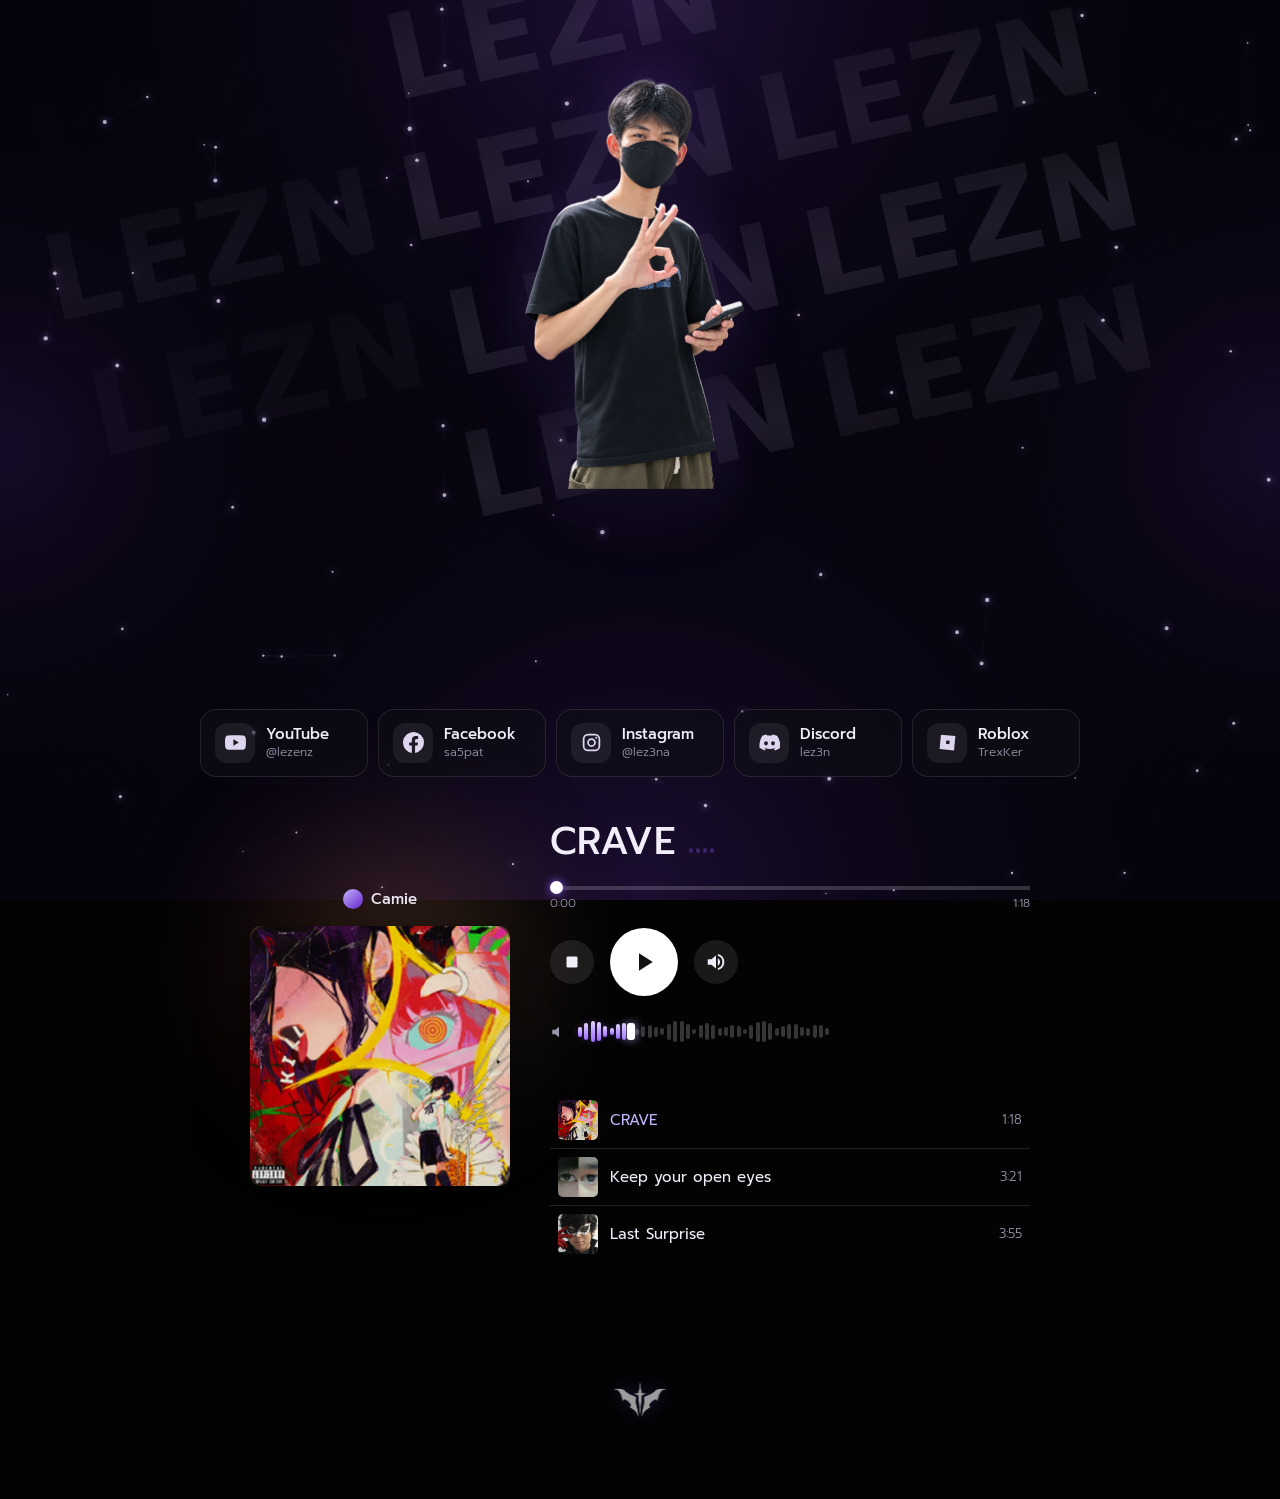
==== index.html @ f27dcb12 "Reorganize website files and fix paths" ====
<!DOCTYPE html>
<html lang="th">
<head>
<meta charset="UTF-8">
<meta name="viewport" content="width=device-width, initial-scale=1">
<link rel="icon" type="image/png" href="images/brand/logo.png">
<title>lezn</title>
<link rel="preconnect" href="https://fonts.googleapis.com">
<link rel="preconnect" href="https://fonts.gstatic.com" crossorigin>
<link href="https://fonts.googleapis.com/css2?family=Cormorant+Garamond:wght@500;600&family=Prompt:wght@300;400;500&display=swap" rel="stylesheet">
<link rel="stylesheet" href="src/styles.css">
</head>
<body>
<canvas id="bg" aria-hidden="true"></canvas>

<main>
  <section class="profile-stage" aria-label="โปรไฟล์">
    <img class="profile-backdrop" src="images/profile/profile-backdrop.png" alt="" aria-hidden="true">
    <img class="profile-stage-art art-age" src="images/cards/age-card.png" alt="" aria-hidden="true">
    <img class="profile-stage-art art-name" src="images/cards/name-card.png" alt="" aria-hidden="true">
    <section class="hero">
      <button class="avatar" id="profileToggle" type="button" aria-label="แสดงหรือซ่อนป้ายอายุและชื่อ" aria-pressed="false"><span id="ini">✦</span><img id="av" alt="" hidden></button>
      <div class="profile-pop" id="profileMessage" role="status">สวัสดี! ยินดีต้อนรับสู่หน้าโปรไฟล์ของ lezn</div>
    </section>
  </section>

  <nav class="links" aria-label="ช่องทางติดตาม">
    <a href="https://www.youtube.com/@lezenz" target="_blank" rel="noopener" style="--c:#ff2d3f"><span class="ic"><svg viewBox="0 0 24 24"><path d="M23.5 6.2a3 3 0 0 0-2.1-2.1C19.5 3.6 12 3.6 12 3.6s-7.5 0-9.4.5A3 3 0 0 0 .5 6.2C0 8.1 0 12 0 12s0 3.9.5 5.8a3 3 0 0 0 2.1 2.1c1.9.5 9.4.5 9.4.5s7.500 0 9.400-.5a3 3 0 0 0 2.100-2.100C24 15.900 24 12 24 12s0-3.900-.5-5.800zM9.600 15.600V8.400l6.200 3.600-6.200 3.600z"/></svg></span><span class="tx"><b>YouTube</b><small>@lezenz</small></span></a>
    <a href="https://www.facebook.com/sa5pat/" target="_blank" rel="noopener" style="--c:#1877f2"><span class="ic"><svg viewBox="0 0 24 24"><path d="M24 12a12 12 0 1 0-13.900 11.900v-8.400H7.100V12h3V9.400c0-3 1.800-4.700 4.500-4.700 1.300 0 2.700.2 2.700.2v3h-1.500c-1.500 0-2 .9-2 1.900V12h3.300l-.5 3.500h-2.800v8.400A12 12 0 0 0 24 12z"/></svg></span><span class="tx"><b>Facebook</b><small>sa5pat</small></span></a>
    <a href="https://www.instagram.com/lez3na/" target="_blank" rel="noopener" style="--c:#e1306c"><span class="ic"><svg viewBox="0 0 24 24"><g fill="none" stroke="currentColor" stroke-width="2"><rect x="3" y="3" width="18" height="18" rx="5"/><circle cx="12" cy="12" r="4"/></g><circle cx="17.4" cy="6.6" r="1.2"/></svg></span><span class="tx"><b>Instagram</b><small>@lez3na</small></span></a>
    <a href="https://discord.gg/yourinvite" target="_blank" rel="noopener" style="--c:#5865f2"><span class="ic"><svg viewBox="0 0 24 24"><path d="M20.300 4.400a19.800 19.800 0 0 0-4.900-1.500c-.2.400-.5.900-.6 1.200a18.300 18.300 0 0 0-5.500 0c-.2-.4-.4-.8-.6-1.200-1.700.3-3.300.8-4.900 1.500C1 9 .2 13.600.6 18.100c2 1.500 4 2.400 6 3 .5-.6.900-1.300 1.200-2-.7-.2-1.300-.5-1.900-.9l.4-.3a14.200 14.200 0 0 0 12.200 0l.4.300c-.6.400-1.200.7-1.900.9.400.7.800 1.400 1.200 2 2-.6 4-1.500 6-3 .5-5.200-.8-9.700-3.500-13.700zM8 15.300c-1.200 0-2.200-1.100-2.200-2.400s1-2.400 2.200-2.400 2.200 1.100 2.200 2.400-1 2.400-2.200 2.400zm8 0c-1.200 0-2.200-1.100-2.200-2.400s1-2.400 2.200-2.400 2.200 1.100 2.200 2.400-1 2.400-2.200 2.400z"/></svg></span><span class="tx"><b>Discord</b><small>lez3n</small></span></a>
    <a href="https://www.roblox.com/users/841506489/profile" target="_blank" rel="noopener" style="--c:#e2231a"><span class="ic"><svg viewBox="0 0 24 24"><path fill-rule="evenodd" d="M4.500 3 3 19.500 19.500 21 21 4.500 4.500 3zm6.100 6.600 3.900.4-.4 3.900-3.900-.4.400-3.900z"/></svg></span><span class="tx"><b>Roblox</b><small>TrexKer</small></span></a>
  </nav>

  <section class="yt" aria-label="เครื่องเล่นเพลง">
    <div class="glow"></div>
    <div class="left">
      <div class="artist"><i></i><span id="artist">Camie</span></div>
      <img class="cover" id="cover" src="images/covers/crave.jpg" alt="ปกเพลง">
    </div>
    <div class="right">
      <div class="head"><h2 id="title">CRAVE</h2><div class="eq" id="eq"><i></i><i></i><i></i><i></i></div></div>
      <input class="seek" id="seek" type="range" min="0" max="1000" value="0" aria-label="เลื่อนเวลาเพลง">
      <div class="time"><span id="cur">0:00</span><span id="dur">0:00</span></div>
      <div class="ctrl">
        <button class="sm" id="stop" aria-label="หยุด"><svg viewBox="0 0 24 24"><rect x="6" y="6" width="12" height="12" rx="1.5"/></svg></button>
        <button class="big" id="play" aria-label="เล่น"></button>
        <button class="sm" id="mute" aria-label="ปิดเสียง"></button>
      </div>
      <label class="vol"><svg viewBox="0 0 24 24"><path d="M3 9v6h4l5 4V5L7 9H3z"/></svg><span class="wave-control"><span class="wave" id="wave" aria-hidden="true"></span><input type="range" id="vol" min="0" max="100" value="20" aria-label="ระดับเสียง"></span></label>
      <div class="err" id="err"></div>
      <ul id="list"></ul>
    </div>
    <audio id="audio" preload="metadata"></audio>
  </section>

  <section class="gal" id="gal" hidden><h2>รูปภาพ</h2><div class="grid" id="grid"></div></section>
  <footer><span class="footer-logo-wrap"><img class="footer-logo" src="images/brand/logo.png" alt="Logo"></span></footer>
</main>
<div id="lb"><img alt=""></div>

<script src="src/app.js" defer></script>
</body>
</html>
---- src/styles.css ----
:root{
  --bg:#030304; --panel:rgba(16,14,22,.62); --line:rgba(255,255,255,.1);
  --violet:#8b5cf6; --lilac:#c4b5fd; --text:#f1edf9; --muted:#9a94ab;
}
*{box-sizing:border-box;margin:0}
html,body{height:100%}
body{background:var(--bg);color:var(--text);font-family:'Prompt',system-ui,sans-serif;font-weight:300;overflow-x:hidden}
#bg{position:fixed;inset:0;width:100vw;height:100vh;display:block;z-index:0;pointer-events:none}
main{position:relative;z-index:1;min-height:100%;display:flex;flex-direction:column;align-items:center;gap:36px;padding:72px 20px 56px;transform-origin:50% 38%;transform-style:preserve-3d;will-change:transform;transform:perspective(1400px) rotateX(var(--camera-rotate-x,0deg)) rotateY(var(--camera-rotate-y,0deg)) translate3d(var(--camera-offset-x,0px),var(--camera-offset-y,0px),0)}

.profile-stage{container-type:inline-size;position:relative;isolation:isolate;width:min(1280px,100%);height:auto;aspect-ratio:1280/620;flex:none;transform-style:preserve-3d}
.profile-backdrop{position:absolute;z-index:1;top:0;left:50%;height:33cqw;width:auto;transform:translateX(-50%);translate:var(--camera-layer-x,0px) var(--camera-layer-y,0px) var(--camera-layer-z,0px);opacity:1;filter:drop-shadow(0 18px 28px rgba(0,0,0,.72)) drop-shadow(0 0 22px rgba(139,92,246,.28));mix-blend-mode:screen;pointer-events:none;user-select:none}
.hero{text-align:center;width:43.75cqw;max-width:none;position:relative;z-index:2;margin-inline:auto;translate:var(--camera-layer-x,0px) var(--camera-layer-y,0px) var(--camera-layer-z,0px);transform-style:preserve-3d}
.profile-stage-art{position:absolute;z-index:1;display:block;height:auto;pointer-events:auto;user-select:none;filter:drop-shadow(0 12px 18px rgba(0,0,0,.35)) drop-shadow(0 0 10px rgba(139,92,246,.14)) drop-shadow(0 0 22px rgba(139,92,246,.08));transition:filter .16s ease;translate:var(--camera-layer-x,0px) var(--camera-layer-y,0px) var(--camera-layer-z,0px);transform-style:preserve-3d}
.art-age{top:-2cqw;left:6.5cqw;width:36cqw}
.art-name{top:6cqw;right:7cqw;width:36cqw}
.art-age,.art-name{opacity:0;visibility:hidden;transform:scale(.7)}
.profile-stage.art-revealed .art-age,.profile-stage.art-revealed .art-name{opacity:1;visibility:visible;transform:none}
.profile-stage.art-revealed .art-age:hover,.profile-stage.art-revealed .art-name:hover{filter:brightness(1.08) drop-shadow(0 0 14px rgba(139,92,246,.3))}
.avatar{width:18.91cqw;height:33.6cqw;position:relative;margin:0 auto .94cqw;display:grid;place-items:center;appearance:none;background:transparent;border:0;border-radius:0;padding:0;cursor:default;transform-origin:center;transition:transform .16s ease}
.avatar:focus-visible{outline:2px solid var(--lilac);outline-offset:4px;border-radius:48%}
.avatar img{position:absolute;inset:0;width:100%;height:100%;object-fit:contain;display:block;filter:none;z-index:1}
.avatar.profile-hit,.avatar:focus-visible{cursor:pointer;transform:scale(1.035)}
.avatar::after{content:"";position:absolute;inset:0;z-index:2;pointer-events:none;opacity:0;background:linear-gradient(110deg,transparent 43%,rgba(255,255,255,.38) 50%,transparent 57%);background-size:250% 100%;background-position:100% center;mix-blend-mode:screen;-webkit-mask-image:url('../images/profile/profile-cutout.png');mask-image:url('../images/profile/profile-cutout.png');-webkit-mask-repeat:no-repeat;mask-repeat:no-repeat;-webkit-mask-position:center;mask-position:center;-webkit-mask-size:contain;mask-size:contain}
.avatar.profile-hit::after,.avatar:focus-visible::after{animation:profile-shine .42s linear 1 both}
@keyframes profile-shine{0%{background-position:100% center;opacity:0}12%,82%{opacity:.5}100%{background-position:0 center;opacity:0}}
h1{font-family:'Prompt',system-ui,sans-serif;font-weight:600;font-size:clamp(44px,9vw,72px);letter-spacing:.02em;line-height:1.05;
  background:linear-gradient(180deg,#fff,#d9d4e6 70%,#a99bd6);-webkit-background-clip:text;background-clip:text;color:transparent}
.profile-stage.art-pop .art-age{animation:art-pop-left .42s cubic-bezier(.18,.82,.25,1) both}
.profile-stage.art-pop .art-name{animation:art-pop-right .42s cubic-bezier(.18,.82,.25,1) .16s both}
.profile-stage.art-fold .art-age{animation:art-pop-left .2s cubic-bezier(.55,.08,.68,.53) reverse both .16s}
.profile-stage.art-fold .art-name{animation:art-pop-right .2s cubic-bezier(.55,.08,.68,.53) reverse both}
@keyframes art-pop-left{0%{opacity:0;transform:translateX(10cqw) scale(.7) rotate(4deg)}68%{opacity:1;transform:translateX(-.5cqw) scale(1.04) rotate(-1deg)}100%{opacity:1;transform:translateX(0) scale(1) rotate(0)}}
@keyframes art-pop-right{0%{opacity:0;transform:translateX(-10cqw) scale(.7) rotate(-4deg)}68%{opacity:1;transform:translateX(.5cqw) scale(1.04) rotate(1deg)}100%{opacity:1;transform:translateX(0) scale(1) rotate(0)}}
.profile-pop{position:absolute;z-index:5;top:42px;left:-190px;width:min(310px,calc(50vw - 20px));padding:18px 20px;border:1px solid rgba(196,181,253,.42);border-radius:18px;background:rgba(18,12,31,.86);color:var(--text);text-align:left;font-size:15px;line-height:1.7;box-shadow:0 14px 42px rgba(0,0,0,.42),0 0 24px rgba(139,92,246,.2);backdrop-filter:blur(14px);-webkit-backdrop-filter:blur(14px);opacity:0;visibility:hidden;transform:translate(18px,8px) scale(.96);transform-origin:right center;transition:opacity .28s,transform .28s,visibility .28s;pointer-events:none}
.profile-pop::after{content:"";position:absolute;right:-7px;top:50%;width:12px;height:12px;border-top:1px solid rgba(196,181,253,.42);border-right:1px solid rgba(196,181,253,.42);background:rgba(18,12,31,.92);transform:translateY(-50%) rotate(45deg)}
.hero.profile-open .profile-pop{opacity:1;visibility:visible;transform:translate(0,0) scale(1);pointer-events:auto}


.links{display:grid;grid-template-columns:repeat(auto-fit,minmax(150px,1fr));gap:10px;width:min(880px,100%)}
.links a{--mx:50%;--my:50%;position:relative;overflow:hidden;display:flex;align-items:center;gap:11px;padding:13px 14px;border-radius:16px;color:var(--text);text-decoration:none;
  background:var(--panel);border:1px solid var(--line);backdrop-filter:blur(12px);-webkit-backdrop-filter:blur(12px);
  transition:border-color .2s,box-shadow .2s,background-color .2s}
.links a::before{content:"";position:absolute;inset:0;pointer-events:none;background:radial-gradient(180px circle at var(--mx) var(--my),rgba(255,255,255,.12),transparent 70%);opacity:0;transition:opacity .25s}
.links a::after{content:"";position:absolute;top:-20%;bottom:-20%;left:-60%;width:40%;pointer-events:none;opacity:0;background:linear-gradient(105deg,transparent,rgba(255,255,255,.16),transparent);transform:skewX(-20deg)}
.links a:hover,.links a:focus-visible{border-color:var(--c);background-color:rgba(30,23,42,.82);box-shadow:0 8px 24px -14px var(--c),0 0 20px -12px var(--c);outline:none}
.links a:hover::before{opacity:1}
.links a:hover::after,.links a:focus-visible::after{animation:link-shine .65s ease-out 1}
@keyframes link-shine{0%{left:-60%;opacity:0}18%{opacity:.8}100%{left:130%;opacity:0}}
.ic{position:relative;z-index:1;flex:none;width:40px;height:40px;border-radius:12px;display:grid;place-items:center;background:rgba(255,255,255,.07);color:#ddd6ee;transition:background .25s,color .25s,transform .25s}
.ic svg{width:21px;height:21px;fill:currentColor}
.links a:hover .ic,.links a:focus-visible .ic{background:var(--c);color:#fff;transform:rotate(-6deg) scale(1.06)}
.tx{position:relative;display:flex;flex-direction:column;min-width:0;line-height:1.3}
.tx b{font-weight:500;font-size:15px}.tx small{font-size:12px;color:var(--muted);overflow:hidden;text-overflow:ellipsis;white-space:nowrap}


.yt{width:min(780px,100%);display:grid;grid-template-columns:260px 1fr;gap:40px;align-items:center;position:relative}
.left{display:flex;flex-direction:column;align-items:center}
.right{min-width:0;text-align:left}
.glow{position:absolute;top:24px;left:130px;width:260px;height:260px;transform:translateX(-50%);background:center/cover;filter:blur(70px) saturate(1.3);opacity:.28;border-radius:50%;z-index:-1;transition:opacity .35s ease}
.artist{display:flex;align-items:center;gap:8px;font-size:15px;font-weight:500;margin-bottom:16px}
.artist i{width:20px;height:20px;border-radius:50%;background:linear-gradient(135deg,#c4b5fd,#6d28d9);display:block}
.cover{width:260px;height:260px;border-radius:10px;object-fit:cover;background:#15101f;box-shadow:0 18px 50px rgba(0,0,0,.8);transition:transform .4s}
.cover.spin{transform:scale(1.03)}
.head{display:flex;align-items:center;gap:14px}
.right h2{font-family:'Prompt',sans-serif;font-weight:500;font-size:clamp(28px,5vw,38px);letter-spacing:.01em}
.eq{display:flex;gap:3px;align-items:flex-end;height:24px;opacity:.3}
.eq i{width:4px;height:5px;border-radius:2px;background:var(--violet)}
.eq.on{opacity:1}.eq.on i{animation:eq .9s ease-in-out infinite}
.eq i:nth-child(2){animation-delay:.2s}.eq i:nth-child(3){animation-delay:.45s}.eq i:nth-child(4){animation-delay:.1s}
@keyframes eq{0%,100%{height:5px}50%{height:24px}}
.meta{color:var(--muted);font-size:14px;margin-top:8px}
input[type=range].seek{display:block;width:100%;height:44px;margin-top:-4px;margin-bottom:-20px;background-size:100% 4px;background-position:center;background-repeat:no-repeat;touch-action:pan-y}
.seek::-webkit-slider-runnable-track{height:4px;background:transparent}
.seek::-moz-range-track{height:4px;background:transparent}
.time{display:flex;justify-content:space-between;font-size:12px;color:var(--muted);margin-top:4px}
.ctrl{position:relative;z-index:2;display:flex;align-items:center;gap:16px;margin-top:16px}
button{font:inherit;color:var(--text);cursor:pointer;border:0;border-radius:50%;display:grid;place-items:center;transition:background-color .2s,color .2s,box-shadow .2s}
button svg{width:22px;height:22px;fill:currentColor;pointer-events:none}
.ctrl button{position:relative;z-index:2;flex:none;pointer-events:auto;touch-action:manipulation;-webkit-tap-highlight-color:transparent;user-select:none}
.sm{width:44px;height:44px;background:rgba(255,255,255,.09)}
.sm:hover,.sm:focus-visible{background:rgba(255,255,255,.2);outline:none}
.big{position:relative;width:68px;height:68px;background:#fff;color:#111;touch-action:manipulation}
.big svg{width:30px;height:30px}
.big:hover,.big:focus-visible{transform:none;outline:none;box-shadow:0 0 0 2px var(--violet),0 0 18px rgba(139,92,246,.3)}
.vol{display:flex;align-items:center;gap:10px;margin-top:22px;width:min(280px,100%)}
.vol svg{width:18px;height:18px;fill:var(--muted);flex:none}
input[type=range]{-webkit-appearance:none;appearance:none;height:4px;border-radius:4px;outline:none;cursor:pointer;
  background:linear-gradient(90deg,#fff var(--p,0%),rgba(255,255,255,.18) var(--p,0%))}
.vol input{flex:1}
.wave-control{position:relative;display:flex;align-items:center;flex:1;height:28px;min-width:0}
.wave{position:absolute;inset:2px 0;display:flex;align-items:center;justify-content:space-between;gap:2px;pointer-events:none}
.wave i{display:block;flex:1;max-width:4px;min-width:2px;border-radius:3px;background:rgba(255,255,255,.2);transition:background .12s}
.wave i.active{background:linear-gradient(180deg,#e4d5ff,#9b6cff);box-shadow:0 0 7px rgba(155,108,255,.35)}
.vol .wave-control input{position:absolute;inset:0;width:100%;height:100%;margin:0;padding:0;background:transparent!important;z-index:1;touch-action:pan-y}
.vol .wave-control input::-webkit-slider-runnable-track{height:4px;background:transparent}
.vol .wave-control input::-moz-range-track{height:4px;background:transparent}
.seek::-webkit-slider-thumb{margin-top:-4.5px}
.vol .wave-control input::-webkit-slider-thumb{width:8px;height:17px;margin-top:-6.5px;border-radius:3px;box-shadow:0 0 10px rgba(196,181,253,.85)}
.vol .wave-control input::-moz-range-thumb{width:8px;height:17px;border-radius:3px;box-shadow:0 0 10px rgba(196,181,253,.85)}
input[type=range]::-webkit-slider-thumb{-webkit-appearance:none;width:13px;height:13px;border-radius:50%;background:#fff;box-shadow:0 0 8px var(--violet)}
input[type=range]::-moz-range-thumb{width:13px;height:13px;border:0;border-radius:50%;background:#fff}
ul{list-style:none;padding:0;margin-top:20px;width:100%}
li{display:flex;align-items:center;gap:12px;min-height:56px;padding:8px;border-radius:8px;cursor:pointer;font-size:15px;transition:background .2s;touch-action:manipulation;user-select:none}
li+li{border-top:1px solid rgba(255,255,255,.12);border-radius:0}
li:hover{background:rgba(255,255,255,.07)}
li img{width:40px;height:40px;border-radius:5px;object-fit:cover}
li b{font-weight:400;flex:1;text-align:left}li.on b{color:var(--lilac)}
li span{font-size:13px;color:var(--muted)}
.err{color:#f0a;font-size:13px;margin-top:10px;min-height:16px}
@media(max-width:660px){.yt{grid-template-columns:1fr;gap:26px}.glow{left:50%}.right{text-align:center}.head,.ctrl{justify-content:center}.vol{margin-inline:auto}}

/* === Responsive: Tablet / iPad (≤1024px) === */
@media(max-width:1024px){
  main{padding:56px 24px 48px;gap:30px}
  .links{grid-template-columns:repeat(auto-fit,minmax(200px,1fr));gap:10px}
  .yt{grid-template-columns:220px 1fr;gap:28px}
  .cover{width:220px;height:220px}
  .glow{width:220px;height:220px}
}

/* === Responsive: iPad Mini / small tablet (≤768px) === */
@media(max-width:768px){
  main{padding:48px 18px 40px;gap:26px}
  .hero{max-width:100%}
  .profile-pop{left:50%;top:34px;width:min(300px,calc(100vw - 40px));transform:translate(-50%,8px) scale(.96);transform-origin:top center}
  .hero.profile-open .profile-pop{transform:translate(-50%,0) scale(1)}
  .profile-pop::after{right:auto;top:-7px;left:50%;transform:translateX(-50%) rotate(-45deg)}
  h1{font-size:clamp(36px,8vw,56px)}
  .links{grid-template-columns:repeat(auto-fit,minmax(170px,1fr));gap:8px}
  .links a{padding:11px 12px;border-radius:14px}
  .ic{width:36px;height:36px;border-radius:10px}
  .ic svg{width:18px;height:18px}
  .tx b{font-size:14px}
  .tx small{font-size:11px}
  .yt{grid-template-columns:1fr;gap:22px}
  .cover{width:220px;height:220px;margin:0 auto}
  .left{align-items:center}
  .right{text-align:center}
  .head,.ctrl{justify-content:center}
  .vol{margin-inline:auto}
  .glow{left:50%;width:220px;height:220px}
  .gal h2{font-size:24px}
  .grid{grid-template-columns:repeat(auto-fill,minmax(140px,1fr));gap:10px}
}

/* === Responsive: Mobile (≤480px) === */
@media(max-width:480px){
  main{padding:40px 14px 36px;gap:22px}
  h1{font-size:clamp(30px,9vw,44px)}
  .links{grid-template-columns:1fr;gap:8px}
  .links a{padding:12px;border-radius:12px;gap:10px}
  .ic{width:36px;height:36px;border-radius:10px}
  .ic svg{width:18px;height:18px}
  .tx b{font-size:14px}
  .tx small{font-size:11px}
  .yt{gap:18px}
  .cover{width:180px;height:180px}
  .glow{width:180px;height:180px}
  .right h2{font-size:clamp(22px,6vw,30px)}
  .meta{font-size:13px}
  .ctrl{gap:12px}
  .big{width:58px;height:58px}
  .big svg{width:26px;height:26px}
  .sm{width:38px;height:38px}
  .sm svg{width:18px;height:18px}
  .gal h2{font-size:22px}
  .grid{grid-template-columns:repeat(auto-fill,minmax(120px,1fr));gap:8px}
  .grid img{border-radius:10px}
  li{padding:6px;gap:10px;font-size:14px}
  li img{width:36px;height:36px;border-radius:4px}
  footer{font-size:12px}
}

/* === Responsive: Small Mobile (≤380px) === */
@media(max-width:380px){
  main{padding:32px 10px 28px;gap:18px}
  h1{font-size:clamp(26px,8vw,36px)}
  .cover{width:150px;height:150px}
  .glow{width:150px;height:150px}
  .right h2{font-size:22px}
  .big{width:52px;height:52px}
  .big svg{width:24px;height:24px}
  .sm{width:34px;height:34px}
  .ctrl{gap:10px}
  .grid{grid-template-columns:repeat(2,1fr);gap:6px}
  .grid img{border-radius:8px}
  .artist{font-size:13px}
  footer{font-size:11px;text-align:center}
}

footer{color:var(--muted);font-size:13px;text-align:center;padding-bottom:8px;margin-top:72px;translate:var(--camera-layer-x,0px) var(--camera-layer-y,0px) var(--camera-layer-z,0px);transform-style:preserve-3d}
.footer-logo-wrap{position:relative;display:inline-block;width:60px;line-height:0;transition:transform .3s;--mx:50%;--my:50%}
.footer-logo{display:block;width:100%;height:auto;opacity:.62;filter:drop-shadow(0 0 8px rgba(139,92,246,.4));transition:opacity .3s}
.footer-logo-wrap::after{content:"";position:absolute;inset:0;opacity:0;pointer-events:none;background:radial-gradient(circle at var(--mx) var(--my),rgba(255,255,255,.95),rgba(210,190,255,.62) 16%,transparent 52%);mix-blend-mode:screen;mask-image:url('../images/brand/logo.png');mask-repeat:no-repeat;mask-position:center;mask-size:contain;transition:opacity .18s}
.footer-logo-wrap:hover{transform:scale(1.1)}
.footer-logo-wrap:hover .footer-logo{opacity:.9}
.footer-logo-wrap:hover::after{opacity:1}
.avatar{font-family:'Cormorant Garamond',serif;font-size:46px;color:var(--lilac)}
.gal{width:min(760px,100%)}
.gal h2{font-family:'Cormorant Garamond',Georgia,serif;font-weight:500;font-size:28px;text-align:center;margin-bottom:18px}
.grid{display:grid;grid-template-columns:repeat(auto-fill,minmax(170px,1fr));gap:12px}
.grid img{width:100%;aspect-ratio:1;object-fit:cover;border-radius:14px;border:1px solid var(--line);cursor:zoom-in;transition:box-shadow .25s}
.grid img:hover{box-shadow:0 10px 34px rgba(139,92,246,.5)}
#lb{position:fixed;inset:0;z-index:9;background:rgba(5,2,12,.88);display:none;place-items:center;cursor:zoom-out}
#lb.on{display:grid}#lb img{max-width:92vw;max-height:90vh;border-radius:12px;box-shadow:0 0 60px rgba(139,92,246,.5)}
.avatar img[hidden]{display:none}
@media(prefers-reduced-motion:reduce){main{transform:none!important;will-change:auto!important}*{transition:none!important}.avatar.profile-hit::after,.avatar:focus-visible::after,.profile-stage.art-pop .art-age,.profile-stage.art-pop .art-name,.profile-stage.art-fold .art-age,.profile-stage.art-fold .art-name{animation:none!important}}
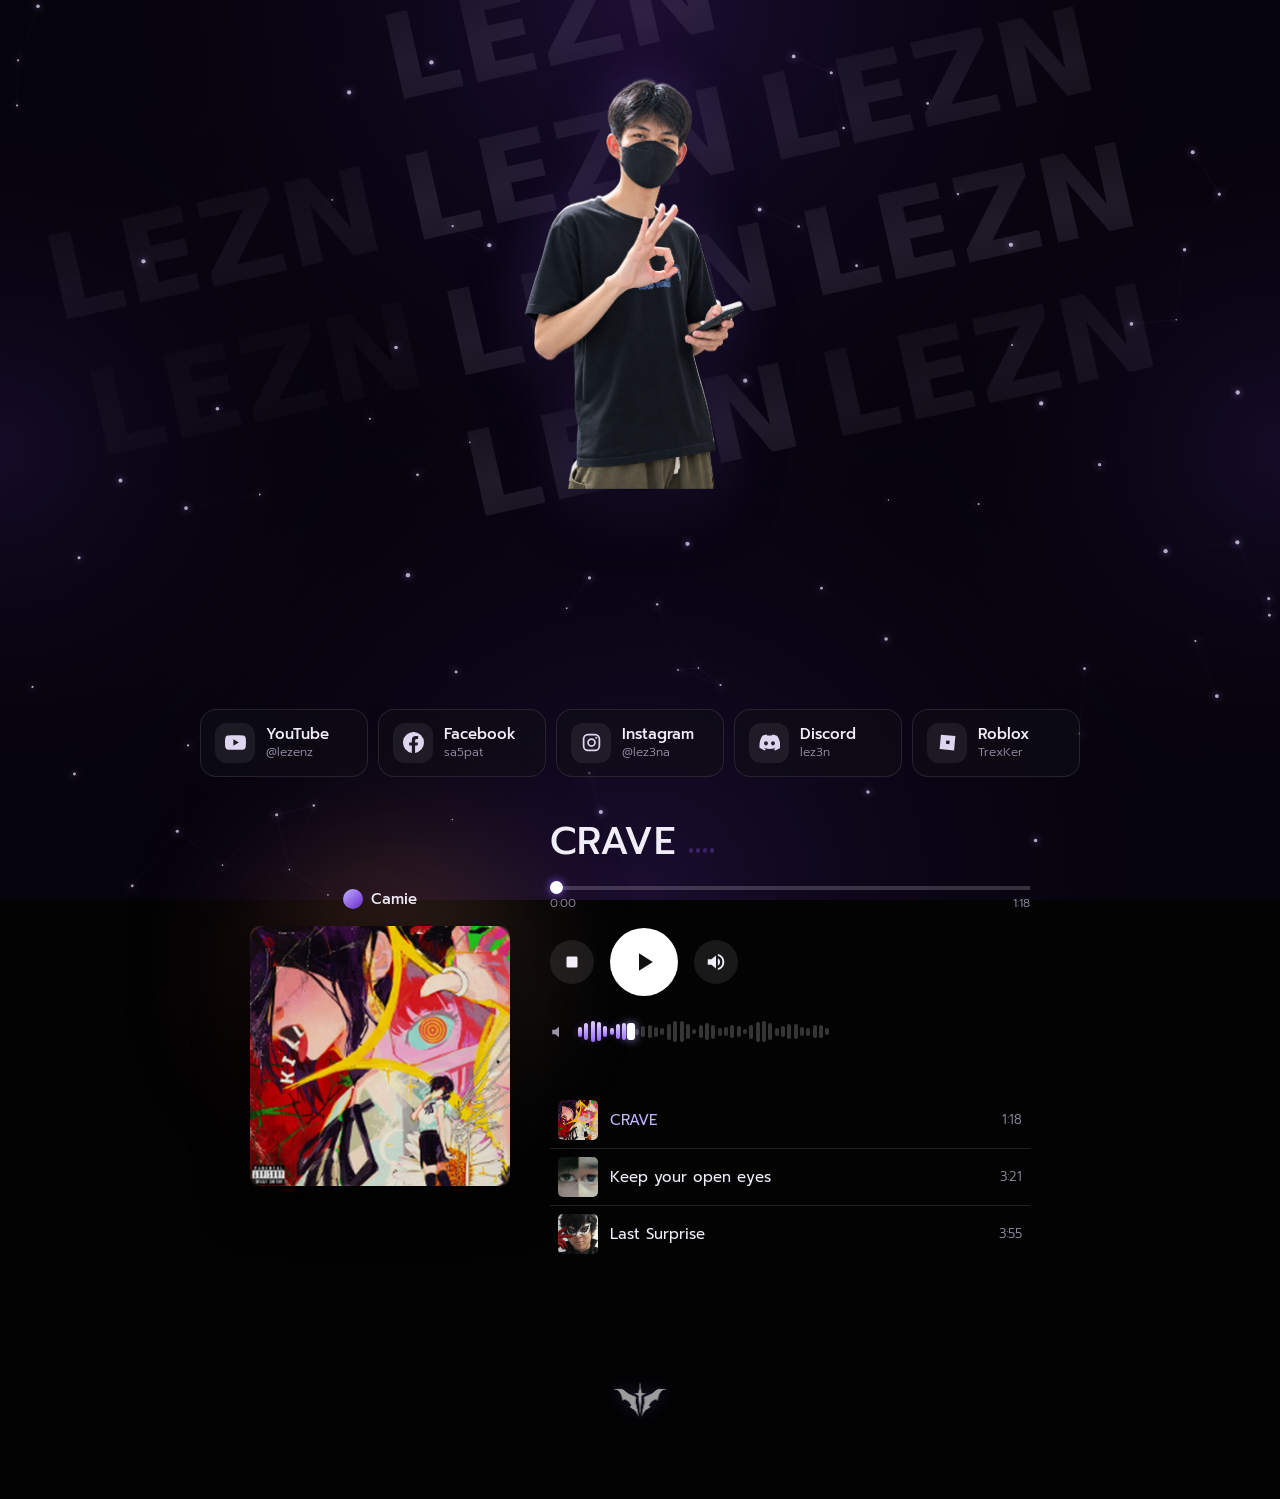
==== commit 0098c31e: "Reorganize website files and fix paths" ====
--- a/index.html
+++ b/index.html
@@ -1,5 +1,5 @@
 <!DOCTYPE html>
-<html lang="th">
+<html lang="en">
 <head>
 <meta charset="UTF-8">
 <meta name="viewport" content="width=device-width, initial-scale=1">
@@ -14,17 +14,17 @@
 <canvas id="bg" aria-hidden="true"></canvas>
 
 <main>
-  <section class="profile-stage" aria-label="โปรไฟล์">
+  <section class="profile-stage" aria-label="Profile">
     <img class="profile-backdrop" src="images/profile/profile-backdrop.png" alt="" aria-hidden="true">
     <img class="profile-stage-art art-age" src="images/cards/age-card.png" alt="" aria-hidden="true">
     <img class="profile-stage-art art-name" src="images/cards/name-card.png" alt="" aria-hidden="true">
     <section class="hero">
-      <button class="avatar" id="profileToggle" type="button" aria-label="แสดงหรือซ่อนป้ายอายุและชื่อ" aria-pressed="false"><span id="ini">✦</span><img id="av" alt="" hidden></button>
-      <div class="profile-pop" id="profileMessage" role="status">สวัสดี! ยินดีต้อนรับสู่หน้าโปรไฟล์ของ lezn</div>
+      <button class="avatar" id="profileToggle" type="button" aria-label="Show or hide the age and name cards" aria-pressed="false"><span id="ini">✦</span><img id="av" alt="" hidden></button>
+      <div class="profile-pop" id="profileMessage" role="status">YO</div>
     </section>
   </section>
 
-  <nav class="links" aria-label="ช่องทางติดตาม">
+  <nav class="links" aria-label="Social links">
     <a href="https://www.youtube.com/@lezenz" target="_blank" rel="noopener" style="--c:#ff2d3f"><span class="ic"><svg viewBox="0 0 24 24"><path d="M23.5 6.2a3 3 0 0 0-2.1-2.1C19.5 3.6 12 3.6 12 3.6s-7.5 0-9.4.5A3 3 0 0 0 .5 6.2C0 8.1 0 12 0 12s0 3.9.5 5.8a3 3 0 0 0 2.1 2.1c1.9.5 9.4.5 9.4.5s7.500 0 9.400-.5a3 3 0 0 0 2.100-2.100C24 15.900 24 12 24 12s0-3.900-.5-5.800zM9.600 15.600V8.400l6.200 3.600-6.200 3.600z"/></svg></span><span class="tx"><b>YouTube</b><small>@lezenz</small></span></a>
     <a href="https://www.facebook.com/sa5pat/" target="_blank" rel="noopener" style="--c:#1877f2"><span class="ic"><svg viewBox="0 0 24 24"><path d="M24 12a12 12 0 1 0-13.900 11.900v-8.400H7.100V12h3V9.400c0-3 1.800-4.700 4.500-4.700 1.300 0 2.700.2 2.700.2v3h-1.500c-1.500 0-2 .9-2 1.900V12h3.300l-.5 3.500h-2.800v8.400A12 12 0 0 0 24 12z"/></svg></span><span class="tx"><b>Facebook</b><small>sa5pat</small></span></a>
     <a href="https://www.instagram.com/lez3na/" target="_blank" rel="noopener" style="--c:#e1306c"><span class="ic"><svg viewBox="0 0 24 24"><g fill="none" stroke="currentColor" stroke-width="2"><rect x="3" y="3" width="18" height="18" rx="5"/><circle cx="12" cy="12" r="4"/></g><circle cx="17.4" cy="6.6" r="1.2"/></svg></span><span class="tx"><b>Instagram</b><small>@lez3na</small></span></a>
@@ -32,29 +32,29 @@
     <a href="https://www.roblox.com/users/841506489/profile" target="_blank" rel="noopener" style="--c:#e2231a"><span class="ic"><svg viewBox="0 0 24 24"><path fill-rule="evenodd" d="M4.500 3 3 19.500 19.500 21 21 4.500 4.500 3zm6.100 6.600 3.900.4-.4 3.900-3.900-.4.400-3.900z"/></svg></span><span class="tx"><b>Roblox</b><small>TrexKer</small></span></a>
   </nav>
 
-  <section class="yt" aria-label="เครื่องเล่นเพลง">
+  <section class="yt" aria-label="Music player">
     <div class="glow"></div>
     <div class="left">
       <div class="artist"><i></i><span id="artist">Camie</span></div>
-      <img class="cover" id="cover" src="images/covers/crave.jpg" alt="ปกเพลง">
+      <img class="cover" id="cover" src="images/covers/crave.jpg" alt="Album cover">
     </div>
     <div class="right">
       <div class="head"><h2 id="title">CRAVE</h2><div class="eq" id="eq"><i></i><i></i><i></i><i></i></div></div>
-      <input class="seek" id="seek" type="range" min="0" max="1000" value="0" aria-label="เลื่อนเวลาเพลง">
+      <input class="seek" id="seek" type="range" min="0" max="1000" value="0" aria-label="Seek through the track">
       <div class="time"><span id="cur">0:00</span><span id="dur">0:00</span></div>
       <div class="ctrl">
-        <button class="sm" id="stop" aria-label="หยุด"><svg viewBox="0 0 24 24"><rect x="6" y="6" width="12" height="12" rx="1.5"/></svg></button>
-        <button class="big" id="play" aria-label="เล่น"></button>
-        <button class="sm" id="mute" aria-label="ปิดเสียง"></button>
+        <button class="sm" id="stop" aria-label="Stop"><svg viewBox="0 0 24 24"><rect x="6" y="6" width="12" height="12" rx="1.5"/></svg></button>
+        <button class="big" id="play" aria-label="Play"></button>
+        <button class="sm" id="mute" aria-label="Mute"></button>
       </div>
-      <label class="vol"><svg viewBox="0 0 24 24"><path d="M3 9v6h4l5 4V5L7 9H3z"/></svg><span class="wave-control"><span class="wave" id="wave" aria-hidden="true"></span><input type="range" id="vol" min="0" max="100" value="20" aria-label="ระดับเสียง"></span></label>
+      <label class="vol"><svg viewBox="0 0 24 24"><path d="M3 9v6h4l5 4V5L7 9H3z"/></svg><span class="wave-control"><span class="wave" id="wave" aria-hidden="true"></span><input type="range" id="vol" min="0" max="100" value="20" aria-label="Volume"></span></label>
       <div class="err" id="err"></div>
       <ul id="list"></ul>
     </div>
     <audio id="audio" preload="metadata"></audio>
   </section>
 
-  <section class="gal" id="gal" hidden><h2>รูปภาพ</h2><div class="grid" id="grid"></div></section>
+  <section class="gal" id="gal" hidden><h2>Gallery</h2><div class="grid" id="grid"></div></section>
   <footer><span class="footer-logo-wrap"><img class="footer-logo" src="images/brand/logo.png" alt="Logo"></span></footer>
 </main>
 <div id="lb"><img alt=""></div>
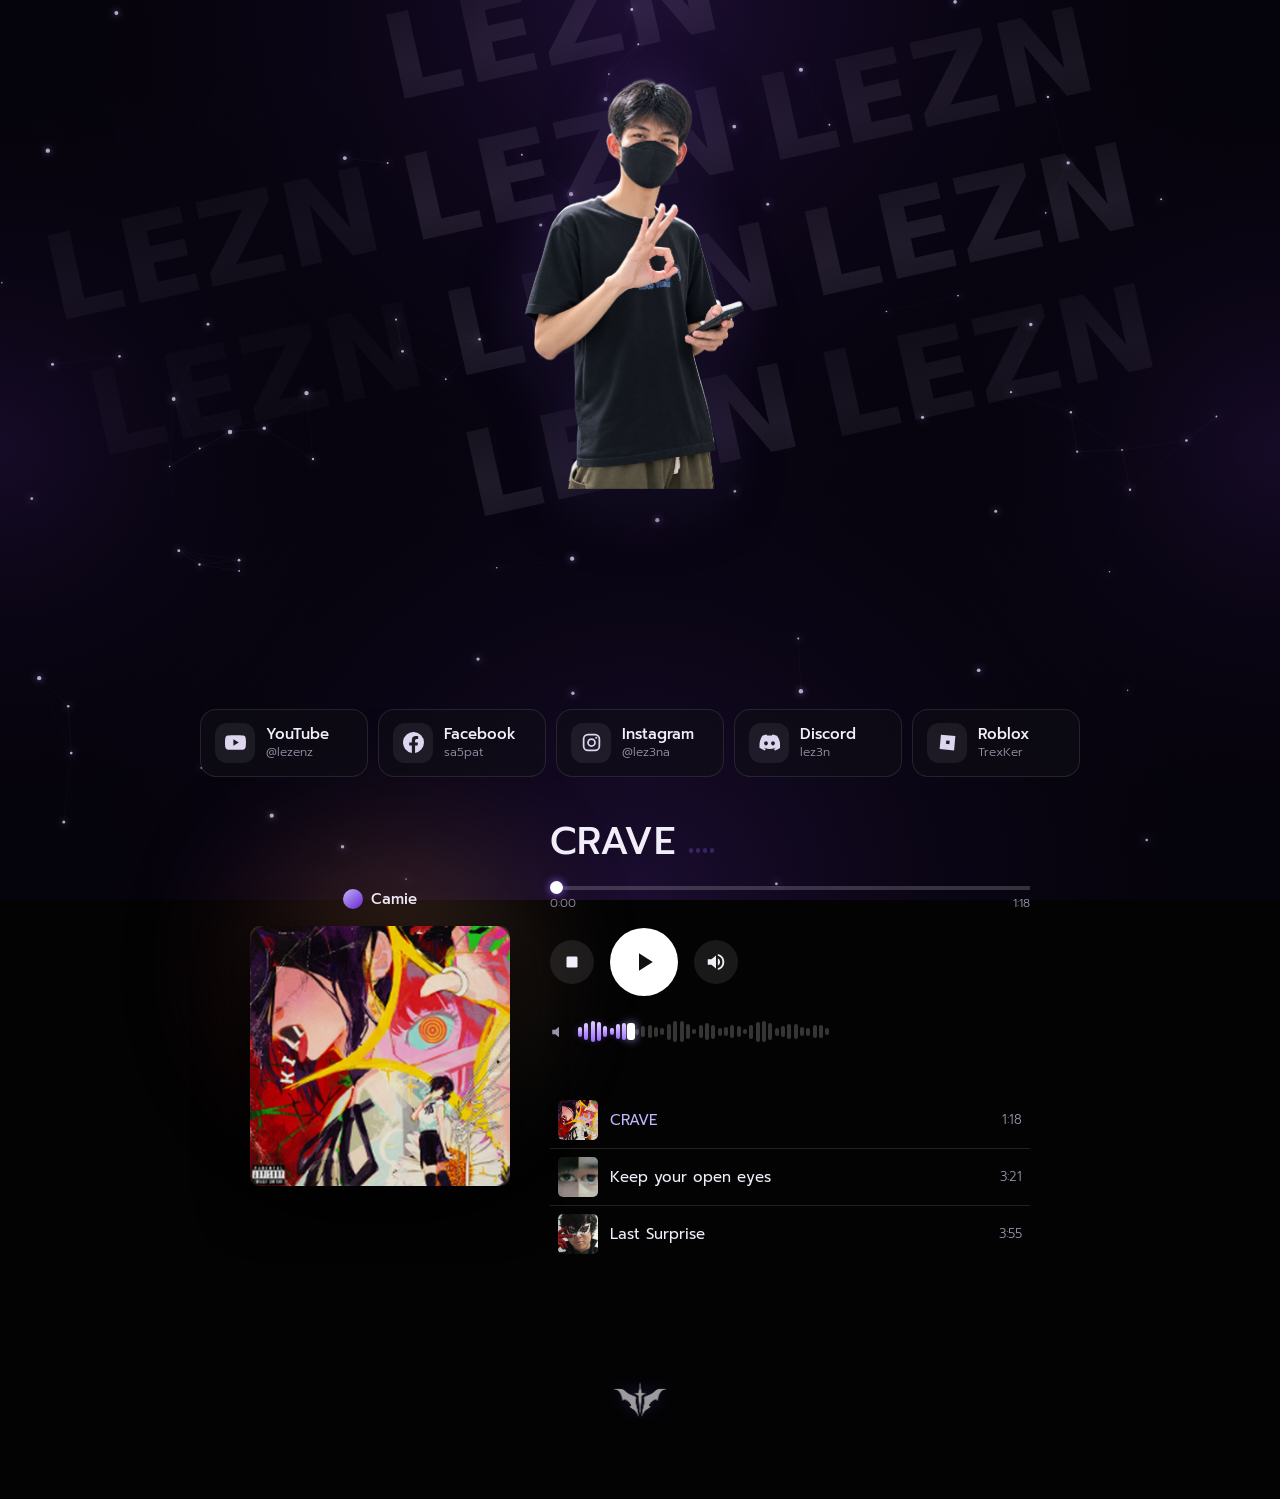
==== commit 2cc4fd80: "Reorganize website files and fix paths" ====
--- a/index.html
+++ b/index.html
@@ -1,5 +1,5 @@
 <!DOCTYPE html>
-<html lang="en">
+<html lang="th">
 <head>
 <meta charset="UTF-8">
 <meta name="viewport" content="width=device-width, initial-scale=1">
@@ -14,17 +14,17 @@
 <canvas id="bg" aria-hidden="true"></canvas>
 
 <main>
-  <section class="profile-stage" aria-label="Profile">
+  <section class="profile-stage" aria-label="โปรไฟล์">
     <img class="profile-backdrop" src="images/profile/profile-backdrop.png" alt="" aria-hidden="true">
     <img class="profile-stage-art art-age" src="images/cards/age-card.png" alt="" aria-hidden="true">
     <img class="profile-stage-art art-name" src="images/cards/name-card.png" alt="" aria-hidden="true">
     <section class="hero">
-      <button class="avatar" id="profileToggle" type="button" aria-label="Show or hide the age and name cards" aria-pressed="false"><span id="ini">✦</span><img id="av" alt="" hidden></button>
-      <div class="profile-pop" id="profileMessage" role="status">YO</div>
+      <button class="avatar" id="profileToggle" type="button" aria-label="แสดงหรือซ่อนป้ายอายุและชื่อ" aria-pressed="false"><span id="ini">✦</span><img id="av" alt="" hidden></button>
+      <div class="profile-pop" id="profileMessage" role="status">สวัสดี! ยินดีต้อนรับสู่หน้าโปรไฟล์ของ lezn</div>
     </section>
   </section>
 
-  <nav class="links" aria-label="Social links">
+  <nav class="links" aria-label="ช่องทางติดตาม">
     <a href="https://www.youtube.com/@lezenz" target="_blank" rel="noopener" style="--c:#ff2d3f"><span class="ic"><svg viewBox="0 0 24 24"><path d="M23.5 6.2a3 3 0 0 0-2.1-2.1C19.5 3.6 12 3.6 12 3.6s-7.5 0-9.4.5A3 3 0 0 0 .5 6.2C0 8.1 0 12 0 12s0 3.9.5 5.8a3 3 0 0 0 2.1 2.1c1.9.5 9.4.5 9.4.5s7.500 0 9.400-.5a3 3 0 0 0 2.100-2.100C24 15.900 24 12 24 12s0-3.900-.5-5.800zM9.600 15.600V8.400l6.200 3.600-6.200 3.600z"/></svg></span><span class="tx"><b>YouTube</b><small>@lezenz</small></span></a>
     <a href="https://www.facebook.com/sa5pat/" target="_blank" rel="noopener" style="--c:#1877f2"><span class="ic"><svg viewBox="0 0 24 24"><path d="M24 12a12 12 0 1 0-13.900 11.900v-8.400H7.100V12h3V9.400c0-3 1.800-4.700 4.500-4.700 1.300 0 2.700.2 2.700.2v3h-1.500c-1.500 0-2 .9-2 1.900V12h3.300l-.5 3.500h-2.800v8.400A12 12 0 0 0 24 12z"/></svg></span><span class="tx"><b>Facebook</b><small>sa5pat</small></span></a>
     <a href="https://www.instagram.com/lez3na/" target="_blank" rel="noopener" style="--c:#e1306c"><span class="ic"><svg viewBox="0 0 24 24"><g fill="none" stroke="currentColor" stroke-width="2"><rect x="3" y="3" width="18" height="18" rx="5"/><circle cx="12" cy="12" r="4"/></g><circle cx="17.4" cy="6.6" r="1.2"/></svg></span><span class="tx"><b>Instagram</b><small>@lez3na</small></span></a>
@@ -32,29 +32,29 @@
     <a href="https://www.roblox.com/users/841506489/profile" target="_blank" rel="noopener" style="--c:#e2231a"><span class="ic"><svg viewBox="0 0 24 24"><path fill-rule="evenodd" d="M4.500 3 3 19.500 19.500 21 21 4.500 4.500 3zm6.100 6.600 3.900.4-.4 3.900-3.900-.4.400-3.900z"/></svg></span><span class="tx"><b>Roblox</b><small>TrexKer</small></span></a>
   </nav>
 
-  <section class="yt" aria-label="Music player">
+  <section class="yt" aria-label="เครื่องเล่นเพลง">
     <div class="glow"></div>
     <div class="left">
       <div class="artist"><i></i><span id="artist">Camie</span></div>
-      <img class="cover" id="cover" src="images/covers/crave.jpg" alt="Album cover">
+      <img class="cover" id="cover" src="images/covers/crave.jpg" alt="ปกเพลง">
     </div>
     <div class="right">
       <div class="head"><h2 id="title">CRAVE</h2><div class="eq" id="eq"><i></i><i></i><i></i><i></i></div></div>
-      <input class="seek" id="seek" type="range" min="0" max="1000" value="0" aria-label="Seek through the track">
+      <input class="seek" id="seek" type="range" min="0" max="1000" value="0" aria-label="เลื่อนเวลาเพลง">
       <div class="time"><span id="cur">0:00</span><span id="dur">0:00</span></div>
       <div class="ctrl">
-        <button class="sm" id="stop" aria-label="Stop"><svg viewBox="0 0 24 24"><rect x="6" y="6" width="12" height="12" rx="1.5"/></svg></button>
-        <button class="big" id="play" aria-label="Play"></button>
-        <button class="sm" id="mute" aria-label="Mute"></button>
+        <button class="sm" id="stop" aria-label="หยุด"><svg viewBox="0 0 24 24"><rect x="6" y="6" width="12" height="12" rx="1.5"/></svg></button>
+        <button class="big" id="play" aria-label="เล่น"></button>
+        <button class="sm" id="mute" aria-label="ปิดเสียง"></button>
       </div>
-      <label class="vol"><svg viewBox="0 0 24 24"><path d="M3 9v6h4l5 4V5L7 9H3z"/></svg><span class="wave-control"><span class="wave" id="wave" aria-hidden="true"></span><input type="range" id="vol" min="0" max="100" value="20" aria-label="Volume"></span></label>
+      <label class="vol"><svg viewBox="0 0 24 24"><path d="M3 9v6h4l5 4V5L7 9H3z"/></svg><span class="wave-control"><span class="wave" id="wave" aria-hidden="true"></span><input type="range" id="vol" min="0" max="100" value="20" aria-label="ระดับเสียง"></span></label>
       <div class="err" id="err"></div>
       <ul id="list"></ul>
     </div>
     <audio id="audio" preload="metadata"></audio>
   </section>
 
-  <section class="gal" id="gal" hidden><h2>Gallery</h2><div class="grid" id="grid"></div></section>
+  <section class="gal" id="gal" hidden><h2>รูปภาพ</h2><div class="grid" id="grid"></div></section>
   <footer><span class="footer-logo-wrap"><img class="footer-logo" src="images/brand/logo.png" alt="Logo"></span></footer>
 </main>
 <div id="lb"><img alt=""></div>
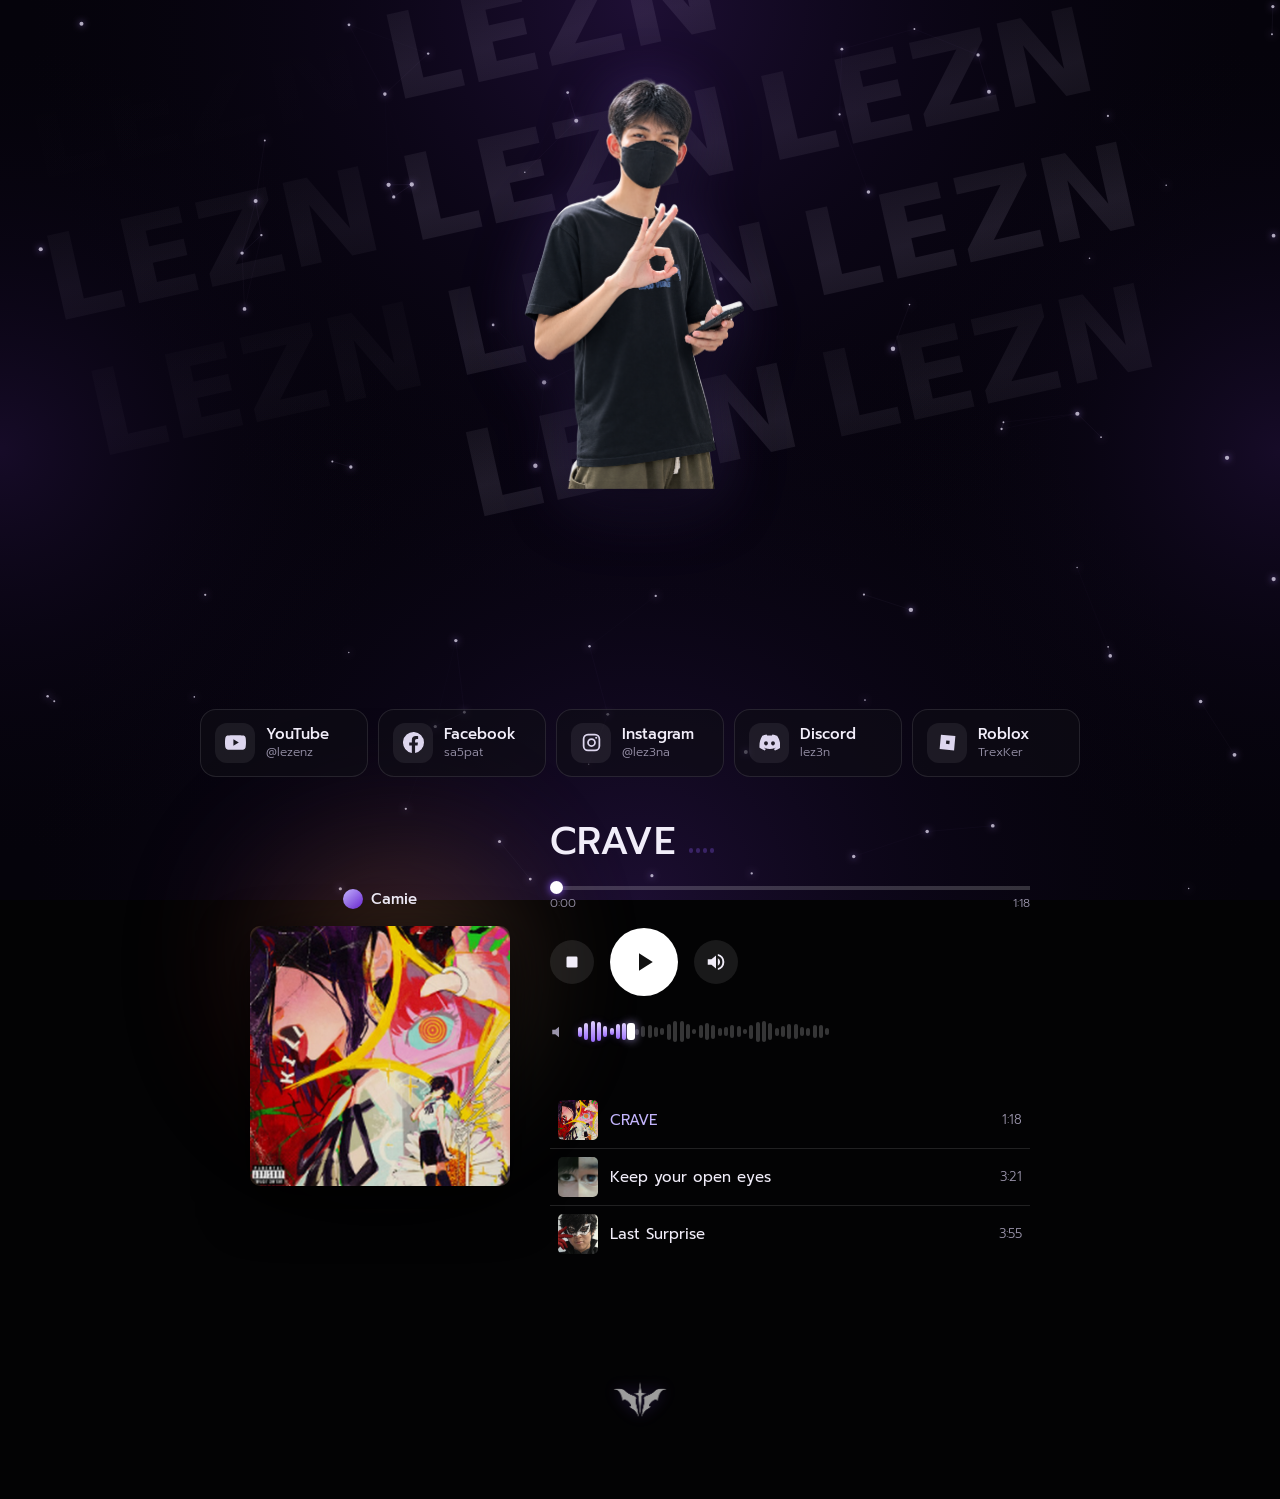
==== commit cfdb09e4: "Reorganize website files and fix paths" ====
--- a/index.html
+++ b/index.html
@@ -1,5 +1,5 @@
 <!DOCTYPE html>
-<html lang="th">
+<html lang="en">
 <head>
 <meta charset="UTF-8">
 <meta name="viewport" content="width=device-width, initial-scale=1">
@@ -14,17 +14,17 @@
 <canvas id="bg" aria-hidden="true"></canvas>
 
 <main>
-  <section class="profile-stage" aria-label="โปรไฟล์">
+  <section class="profile-stage" aria-label="Profile">
     <img class="profile-backdrop" src="images/profile/profile-backdrop.png" alt="" aria-hidden="true">
     <img class="profile-stage-art art-age" src="images/cards/age-card.png" alt="" aria-hidden="true">
     <img class="profile-stage-art art-name" src="images/cards/name-card.png" alt="" aria-hidden="true">
     <section class="hero">
-      <button class="avatar" id="profileToggle" type="button" aria-label="แสดงหรือซ่อนป้ายอายุและชื่อ" aria-pressed="false"><span id="ini">✦</span><img id="av" alt="" hidden></button>
-      <div class="profile-pop" id="profileMessage" role="status">สวัสดี! ยินดีต้อนรับสู่หน้าโปรไฟล์ของ lezn</div>
+      <button class="avatar" id="profileToggle" type="button" aria-label="Show or hide the age and name cards" aria-pressed="false"><span id="ini">✦</span><img id="av" alt="" hidden></button>
+      <div class="profile-pop" id="profileMessage" role="status">YO</div>
     </section>
   </section>
 
-  <nav class="links" aria-label="ช่องทางติดตาม">
+  <nav class="links" aria-label="Social links">
     <a href="https://www.youtube.com/@lezenz" target="_blank" rel="noopener" style="--c:#ff2d3f"><span class="ic"><svg viewBox="0 0 24 24"><path d="M23.5 6.2a3 3 0 0 0-2.1-2.1C19.5 3.6 12 3.6 12 3.6s-7.5 0-9.4.5A3 3 0 0 0 .5 6.2C0 8.1 0 12 0 12s0 3.9.5 5.8a3 3 0 0 0 2.1 2.1c1.9.5 9.4.5 9.4.5s7.500 0 9.400-.5a3 3 0 0 0 2.100-2.100C24 15.900 24 12 24 12s0-3.900-.5-5.800zM9.600 15.600V8.400l6.200 3.600-6.200 3.600z"/></svg></span><span class="tx"><b>YouTube</b><small>@lezenz</small></span></a>
     <a href="https://www.facebook.com/sa5pat/" target="_blank" rel="noopener" style="--c:#1877f2"><span class="ic"><svg viewBox="0 0 24 24"><path d="M24 12a12 12 0 1 0-13.900 11.900v-8.400H7.100V12h3V9.400c0-3 1.800-4.700 4.500-4.700 1.300 0 2.700.2 2.700.2v3h-1.500c-1.500 0-2 .9-2 1.900V12h3.300l-.5 3.500h-2.800v8.400A12 12 0 0 0 24 12z"/></svg></span><span class="tx"><b>Facebook</b><small>sa5pat</small></span></a>
     <a href="https://www.instagram.com/lez3na/" target="_blank" rel="noopener" style="--c:#e1306c"><span class="ic"><svg viewBox="0 0 24 24"><g fill="none" stroke="currentColor" stroke-width="2"><rect x="3" y="3" width="18" height="18" rx="5"/><circle cx="12" cy="12" r="4"/></g><circle cx="17.4" cy="6.6" r="1.2"/></svg></span><span class="tx"><b>Instagram</b><small>@lez3na</small></span></a>
@@ -32,29 +32,29 @@
     <a href="https://www.roblox.com/users/841506489/profile" target="_blank" rel="noopener" style="--c:#e2231a"><span class="ic"><svg viewBox="0 0 24 24"><path fill-rule="evenodd" d="M4.500 3 3 19.500 19.500 21 21 4.500 4.500 3zm6.100 6.600 3.900.4-.4 3.900-3.900-.4.400-3.900z"/></svg></span><span class="tx"><b>Roblox</b><small>TrexKer</small></span></a>
   </nav>
 
-  <section class="yt" aria-label="เครื่องเล่นเพลง">
+  <section class="yt" aria-label="Music player">
     <div class="glow"></div>
     <div class="left">
       <div class="artist"><i></i><span id="artist">Camie</span></div>
-      <img class="cover" id="cover" src="images/covers/crave.jpg" alt="ปกเพลง">
+      <img class="cover" id="cover" src="images/covers/crave.jpg" alt="Album cover">
     </div>
     <div class="right">
       <div class="head"><h2 id="title">CRAVE</h2><div class="eq" id="eq"><i></i><i></i><i></i><i></i></div></div>
-      <input class="seek" id="seek" type="range" min="0" max="1000" value="0" aria-label="เลื่อนเวลาเพลง">
+      <input class="seek" id="seek" type="range" min="0" max="1000" value="0" aria-label="Seek through the track">
       <div class="time"><span id="cur">0:00</span><span id="dur">0:00</span></div>
       <div class="ctrl">
-        <button class="sm" id="stop" aria-label="หยุด"><svg viewBox="0 0 24 24"><rect x="6" y="6" width="12" height="12" rx="1.5"/></svg></button>
-        <button class="big" id="play" aria-label="เล่น"></button>
-        <button class="sm" id="mute" aria-label="ปิดเสียง"></button>
+        <button class="sm" id="stop" aria-label="Stop"><svg viewBox="0 0 24 24"><rect x="6" y="6" width="12" height="12" rx="1.5"/></svg></button>
+        <button class="big" id="play" aria-label="Play"></button>
+        <button class="sm" id="mute" aria-label="Mute"></button>
       </div>
-      <label class="vol"><svg viewBox="0 0 24 24"><path d="M3 9v6h4l5 4V5L7 9H3z"/></svg><span class="wave-control"><span class="wave" id="wave" aria-hidden="true"></span><input type="range" id="vol" min="0" max="100" value="20" aria-label="ระดับเสียง"></span></label>
+      <label class="vol"><svg viewBox="0 0 24 24"><path d="M3 9v6h4l5 4V5L7 9H3z"/></svg><span class="wave-control"><span class="wave" id="wave" aria-hidden="true"></span><input type="range" id="vol" min="0" max="100" value="20" aria-label="Volume"></span></label>
       <div class="err" id="err"></div>
       <ul id="list"></ul>
     </div>
     <audio id="audio" preload="metadata"></audio>
   </section>
 
-  <section class="gal" id="gal" hidden><h2>รูปภาพ</h2><div class="grid" id="grid"></div></section>
+  <section class="gal" id="gal" hidden><h2>Gallery</h2><div class="grid" id="grid"></div></section>
   <footer><span class="footer-logo-wrap"><img class="footer-logo" src="images/brand/logo.png" alt="Logo"></span></footer>
 </main>
 <div id="lb"><img alt=""></div>
